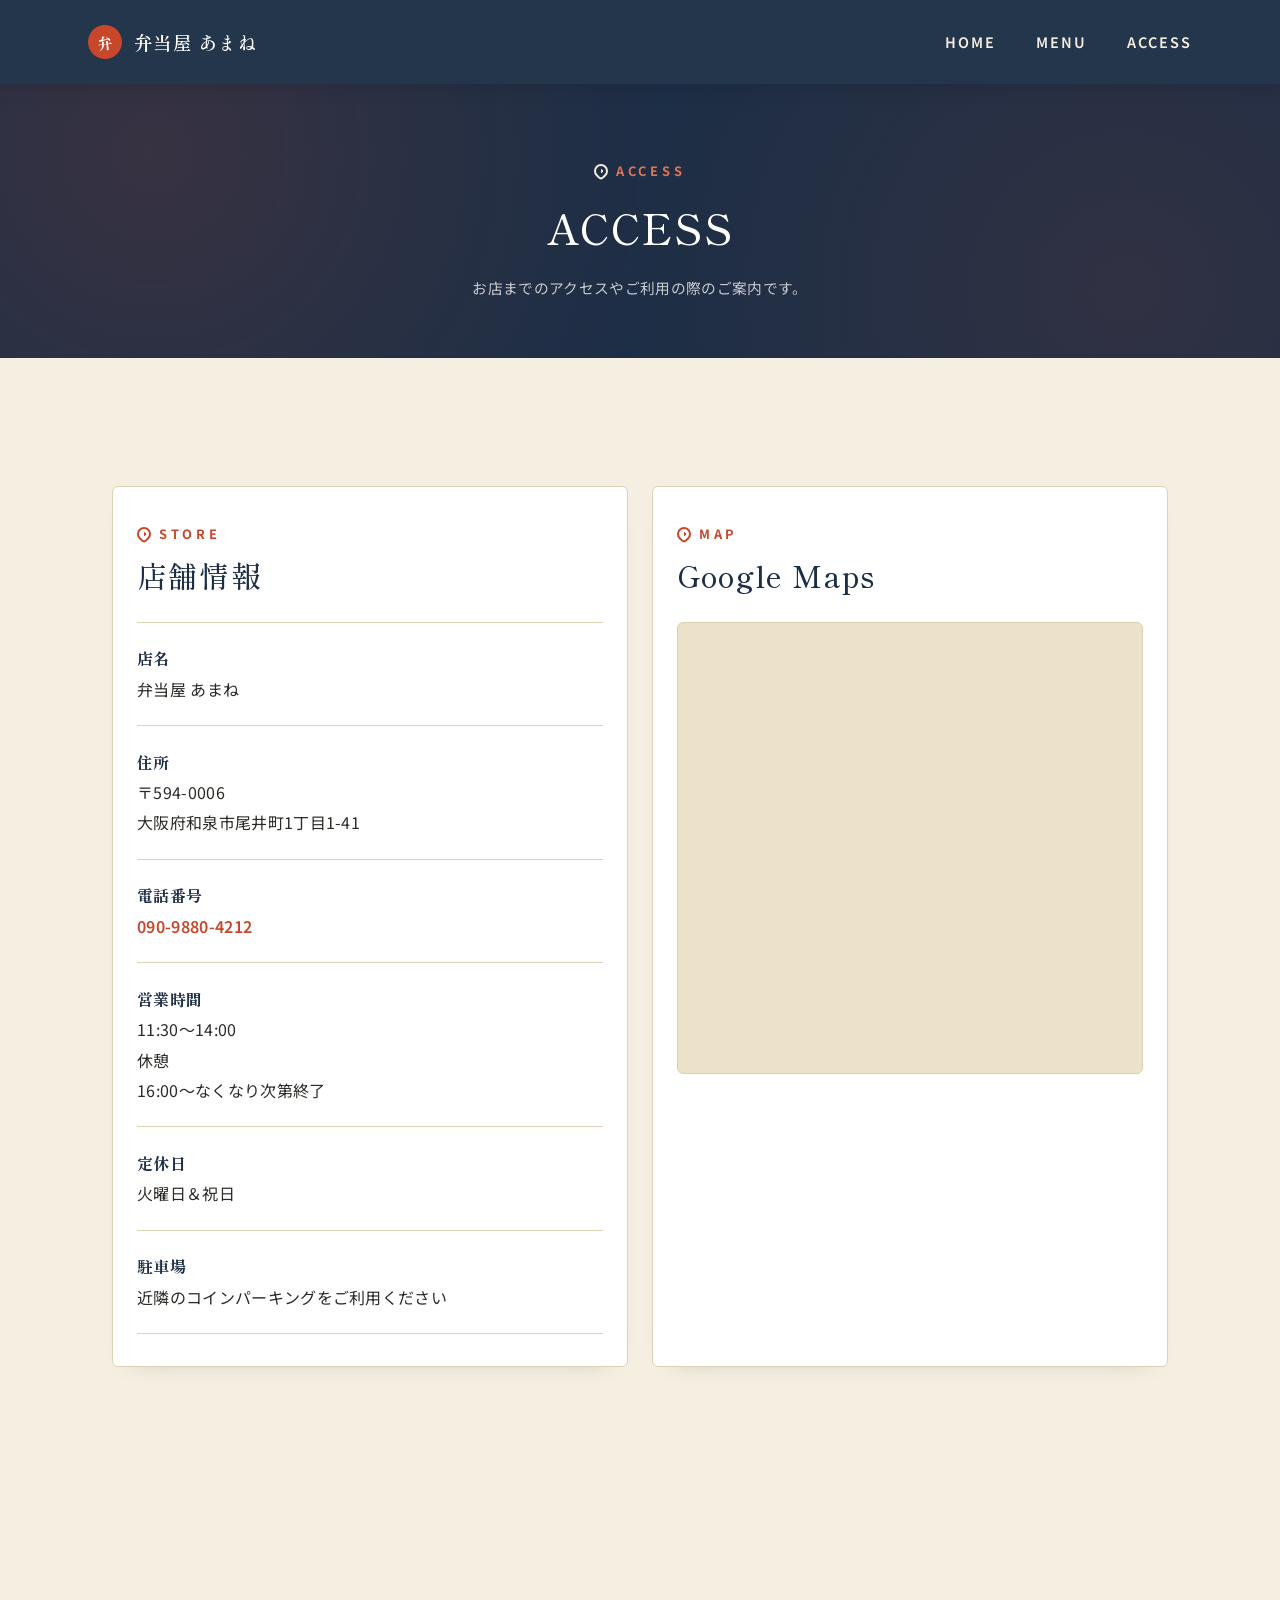
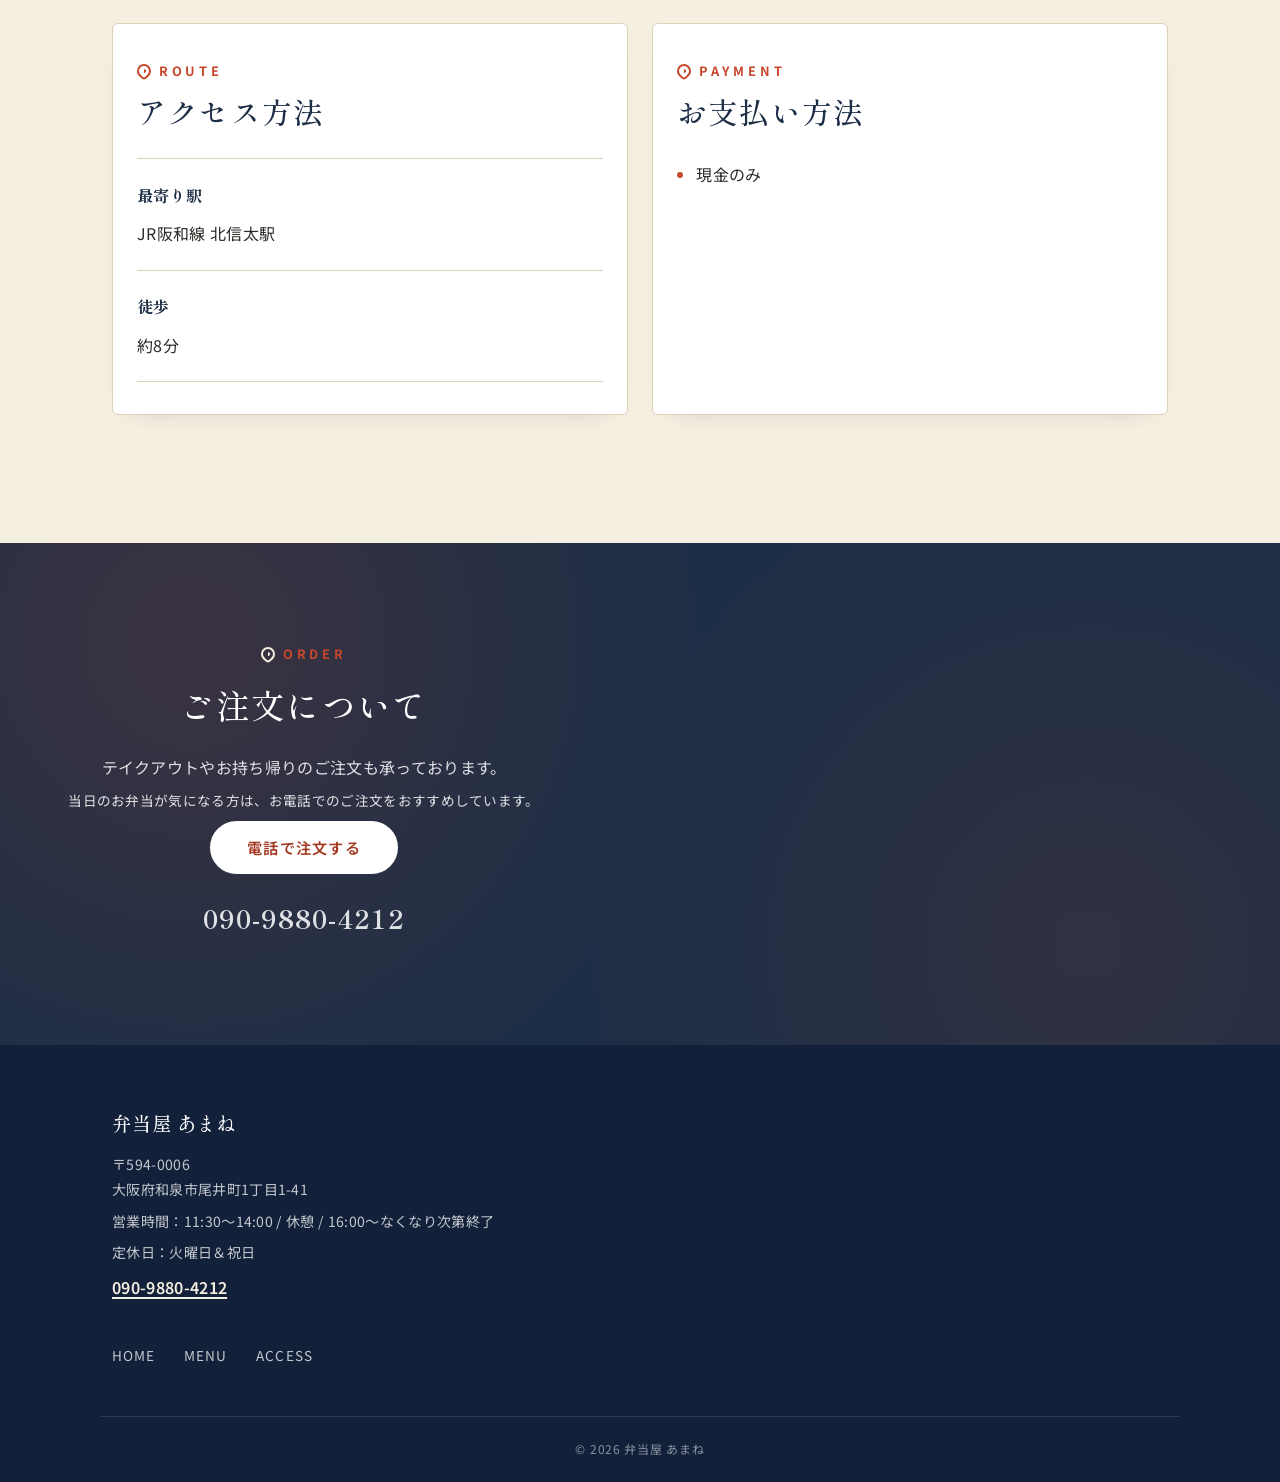
==== access.html @ 371b0901 "add access等の追加" ====
<!DOCTYPE html>
<html lang="ja">
<head>
    <meta charset="UTF-8">
    <meta name="viewport" content="width=device-width, initial-scale=1.0">

    <title>ACCESS | 弁当屋 あまね</title>
    <meta name="description" content="弁当屋 あまねのアクセス情報、店舗情報、営業時間、地図、ご注文方法をご案内します。">

    <!-- Google Fonts -->
    <link rel="preconnect" href="https://fonts.googleapis.com">
    <link rel="preconnect" href="https://fonts.gstatic.com" crossorigin>
    <link href="https://fonts.googleapis.com/css2?family=Shippori+Mincho:wght@500;600;700;800&family=Noto+Sans+JP:wght@400;500;600;700&display=swap" rel="stylesheet">

    <!-- Bootstrap 5 -->
    <link href="https://cdn.jsdelivr.net/npm/bootstrap@5.3.3/dist/css/bootstrap.min.css" rel="stylesheet">

    <!-- Custom CSS -->
    <link rel="stylesheet" href="css/style.css">
</head>

<body>

    <header class="header">
        <div class="header-inner container-fluid">

            <a href="index.html" class="logo-area">
                <span class="shop-mark">弁</span>
                <span class="shop-name">弁当屋 あまね</span>
            </a>

            <nav class="pc-nav">
                <a href="index.html">HOME</a>
                <a href="menu.html">MENU</a>
                <a href="access.html">ACCESS</a>
            </nav>

            <button class="hamburger"
                    id="hamburger"
                    type="button"
                    data-bs-toggle="collapse"
                    data-bs-target="#mobileNav"
                    aria-controls="mobileNav"
                    aria-label="メニューを開く"
                    aria-expanded="false">
                <span></span>
                <span></span>
                <span></span>
            </button>

        </div>

        <nav class="mobile-nav collapse" id="mobileNav">
            <a href="index.html">HOME</a>
            <a href="menu.html">MENU</a>
            <a href="access.html">ACCESS</a>
        </nav>
    </header>

    <main>

        <section class="page-title">
            <span class="section-heading-en"><span class="knot-mark knot-mark-light" aria-hidden="true"></span>ACCESS</span>
            <h1>ACCESS</h1>
            <p>お店までのアクセスやご利用の際のご案内です。</p>
        </section>

        <section class="section access-section">
            <div class="container">
                <div class="row g-4 align-items-stretch">

                    <div class="col-lg-6">
                        <div class="info-card">
                            <div class="info-card-header">
                                <span class="section-heading-en"><span class="knot-mark" aria-hidden="true"></span>STORE</span>
                                <h2>店舗情報</h2>
                            </div>

                            <dl class="store-info">
                                <div class="store-info-row">
                                    <dt>店名</dt>
                                    <dd>弁当屋 あまね</dd>
                                </div>
                                <div class="store-info-row">
                                    <dt>住所</dt>
                                    <dd>〒594-0006<br>大阪府和泉市尾井町1丁目1-41</dd>
                                </div>
                                <div class="store-info-row">
                                    <dt>電話番号</dt>
                                    <dd><a href="tel:09098804212">090-9880-4212</a></dd>
                                </div>
                                <div class="store-info-row">
                                    <dt>営業時間</dt>
                                    <dd>11:30〜14:00<br>休憩<br>16:00〜なくなり次第終了</dd>
                                </div>
                                <div class="store-info-row">
                                    <dt>定休日</dt>
                                    <dd>火曜日＆祝日</dd>
                                </div>
                                <div class="store-info-row">
                                    <dt>駐車場</dt>
                                    <dd>近隣のコインパーキングをご利用ください</dd>
                                </div>
                            </dl>
                        </div>
                    </div>

                    <div class="col-lg-6">
                        <div class="info-card">
                            <div class="info-card-header">
                                <span class="section-heading-en"><span class="knot-mark" aria-hidden="true"></span>MAP</span>
                                <h2>Google Maps</h2>
                            </div>

                            <div class="map-box">
                                <iframe src="https://www.google.com/maps/embed?pb=!1m18!1m12!1m3!1d3287.882796057145!2d135.4391997!3d34.505855499999996!2m3!1f0!2f0!3f0!3m2!1i1024!2i768!4f13.1!3m3!1m2!1s0x6000c52512eab8f7%3A0x52f4a620edfedabb!2z44CSNTk0LTAwMDYg5aSn6Ziq5bqc5ZKM5rOJ5biC5bC-5LqV55S677yR5LiB55uu77yR4oiS77yU77yR!5e0!3m2!1sja!2sjp!4v1788005976210!5m2!1sja!2sjp" width="600" height="450" style="border:0;" allowfullscreen="" loading="lazy" referrerpolicy="strict-origin-when-cross-origin"></iframe>
                            </div>
                        </div>
                    </div>

                </div>
            </div>
        </section>

        <section class="section access-detail-section">
            <div class="container">
                <div class="row g-4">

                    <div class="col-lg-6">
                        <div class="info-card">
                            <div class="info-card-header">
                                <span class="section-heading-en"><span class="knot-mark" aria-hidden="true"></span>ROUTE</span>
                                <h2>アクセス方法</h2>
                            </div>

                            <dl class="detail-list">
                                <div class="detail-row">
                                    <dt>最寄り駅</dt>
                                    <dd>JR阪和線 北信太駅</dd>
                                </div>
                                <div class="detail-row">
                                    <dt>徒歩</dt>
                                    <dd>約8分</dd>
                                </div>
                            </dl>
                        </div>
                    </div>

                    <div class="col-lg-6">
                        <div class="info-card">
                            <div class="info-card-header">
                                <span class="section-heading-en"><span class="knot-mark" aria-hidden="true"></span>PAYMENT</span>
                                <h2>お支払い方法</h2>
                            </div>

                            <ul class="simple-list">
                                <li>現金のみ</li>
                            </ul>
                        </div>
                    </div>

                </div>
            </div>
        </section>

        <section class="order-section">
            <div class="order-inner">
                <span class="section-heading-en"><span class="knot-mark knot-mark-light" aria-hidden="true"></span>ORDER</span>
                <h2>ご注文について</h2>
                <p>テイクアウトやお持ち帰りのご注文も承っております。</p>
                <p class="order-note">当日のお弁当が気になる方は、お電話でのご注文をおすすめしています。</p>
                <a href="tel:09098804212" class="btn btn-white">電話で注文する</a>
                <p class="order-tel">090-9880-4212</p>
            </div>
        </section>

    </main>

    <footer class="footer">
        <div class="container footer-inner">
            <div class="footer-shop">
                <h2>弁当屋 あまね</h2>
                <p>〒594-0006<br>大阪府和泉市尾井町1丁目1-41</p>
                <p>営業時間：11:30〜14:00 / 休憩 / 16:00〜なくなり次第終了</p>
                <p>定休日：火曜日＆祝日</p>
                <a href="tel:09098804212">090-9880-4212</a>
            </div>

            <nav class="footer-nav" aria-label="フッターナビゲーション">
                <a href="index.html">HOME</a>
                <a href="menu.html">MENU</a>
                <a href="access.html">ACCESS</a>
            </nav>
        </div>

        <div class="copyright">© 2026 弁当屋 あまね</div>
    </footer>

    <script src="https://cdn.jsdelivr.net/npm/bootstrap@5.3.3/dist/js/bootstrap.bundle.min.js"></script>
    <script src="js/main.js"></script>
</body>
</html>
---- css/style.css ----
/* ==========================================================================
   お弁当屋 ○○ | style.css
   Bootstrap 5 をベースに、和のテイストを重ねたカスタムスタイル
   ========================================================================== */


/* =========================
   全体設定
========================== */

:root {

    /* ---- カラー ---- */
    /* ネイビー（藍色） */
    --color-navy: #1c2e46;
    --color-navy-dark: #12203a;
    --color-navy-light: #33465f;

    /* 白 */
    --color-white: #ffffff;

    /* 生成り */
    --color-cream: #f5efe1;
    --color-cream-dark: #ece2ca;

    /* アクセントカラー（柿色） */
    --color-accent: #c8472a;
    --color-accent-dark: #a1381f;
    --color-accent-light: #e07454;

    /* 文字色 */
    --color-text: #2b2a26;
    --color-text-light: #6f6a5c;
    --color-border: #ddd2b8;

    /* フォント */
    --font-display: "Shippori Mincho", "游明朝", "Yu Mincho", serif;
    --font-body: "Noto Sans JP", "Hiragino Sans", sans-serif;

    /* レイアウト */
    --header-height: 76px;
    --radius-soft: 6px;
}

* {
    box-sizing: border-box;
}

html {
    scroll-behavior: smooth;
    scroll-padding-top: var(--header-height);
}

body {
    font-family: var(--font-body);
    background-color: var(--color-cream);
    color: var(--color-text);
    line-height: 1.9;
    letter-spacing: 0.02em;
    -webkit-font-smoothing: antialiased;
    padding-top: var(--header-height);
}

h1, h2, h3 {
    font-family: var(--font-display);
    color: var(--color-navy);
    letter-spacing: 0.04em;
    line-height: 1.5;
    margin: 0;
}

a {
    text-decoration: none;
    color: inherit;
}

img {
    max-width: 100%;
    display: block;
}

.container {
    max-width: 1080px;
}


/* =========================
   ボタン
========================== */

.btn {
    display: inline-flex;
    align-items: center;
    justify-content: center;
    gap: 0.5em;
    padding: 0.95em 2.4em;
    border-radius: 999px;
    font-family: var(--font-body);
    font-weight: 600;
    font-size: 0.95rem;
    letter-spacing: 0.08em;
    border: 1px solid transparent;
    transition: transform 0.25s ease, box-shadow 0.25s ease, background-color 0.25s ease, color 0.25s ease;
}

.btn:hover {
    transform: translateY(-2px);
}

.btn-primary {
    background-color: var(--color-accent);
    color: var(--color-white);
    box-shadow: 0 10px 24px -10px rgba(200, 71, 42, 0.65);
}

.btn-primary:hover,
.btn-primary:focus {
    background-color: var(--color-accent-dark);
    color: var(--color-white);
}

.btn-secondary {
    background-color: transparent;
    color: var(--color-navy);
    border-color: var(--color-navy);
}

.btn-secondary:hover,
.btn-secondary:focus {
    background-color: var(--color-navy);
    color: var(--color-white);
}

.btn-white {
    background-color: var(--color-white);
    color: var(--color-accent-dark);
}

.btn-white:hover,
.btn-white:focus {
    background-color: var(--color-cream);
    color: var(--color-accent-dark);
}

.section-button {
    text-align: center;
    margin-top: 3rem;
}


/* =========================
   共通パーツ：見出し・結び目マーク
========================== */

.section {
    padding: 6rem 0;
}

.section-heading {
    text-align: center;
    margin-bottom: 3.5rem;
}

.section-heading-en {
    display: inline-flex;
    align-items: center;
    gap: 0.6em;
    font-family: var(--font-body);
    font-size: 0.8rem;
    font-weight: 700;
    letter-spacing: 0.3em;
    color: var(--color-accent);
}

.section-heading h2 {
    margin-top: 0.6rem;
    font-size: clamp(1.7rem, 1.4rem + 1.2vw, 2.4rem);
}

.section-heading > p {
    margin: 0.9rem 0 0;
    color: var(--color-text-light);
    font-size: 0.95rem;
}

/* 「結び目」モチーフ：風呂敷の結びをイメージした小さなアイコン */
.knot-mark {
    position: relative;
    width: 14px;
    height: 14px;
    flex-shrink: 0;
    border: 2px solid currentColor;
    border-radius: 50% 50% 50% 4px;
    transform: rotate(-45deg);
}

.knot-mark::after {
    content: "";
    position: absolute;
    inset: 3px;
    border: 2px solid currentColor;
    border-radius: 50%;
    border-top-color: transparent;
    border-left-color: transparent;
}

.knot-mark-light {
    color: var(--color-cream);
}


/* =========================
   ヘッダー
========================== */

.header {
    position: fixed;
    top: 0;
    left: 0;
    right: 0;
    z-index: 1030;
    height: var(--header-height);
    background-color: rgba(28, 46, 70, 0.96);
    backdrop-filter: blur(6px);
    box-shadow: 0 2px 20px rgba(0, 0, 0, 0.12);
}

.header-inner {
    height: var(--header-height);
    max-width: 1200px;
    margin: 0 auto;
    display: flex;
    align-items: center;
    justify-content: space-between;
    padding-left: 1.5rem;
    padding-right: 1.5rem;
}

.logo-area {
    display: flex;
    align-items: center;
    gap: 0.75rem;
    color: var(--color-white);
}

.shop-mark {
    display: inline-flex;
    align-items: center;
    justify-content: center;
    width: 34px;
    height: 34px;
    border-radius: 50%;
    background-color: var(--color-accent);
    color: var(--color-white);
    font-family: var(--font-display);
    font-weight: 700;
    font-size: 0.95rem;
    transform: rotate(-6deg);
}

.shop-name {
    font-family: var(--font-display);
    font-size: 1.15rem;
    font-weight: 600;
    letter-spacing: 0.08em;
}


/* =========================
   ナビゲーション（PC）
========================== */

.pc-nav {
    display: none;
    align-items: center;
    gap: 2.5rem;
}

.pc-nav a {
    position: relative;
    color: var(--color-cream);
    font-size: 0.9rem;
    font-weight: 600;
    letter-spacing: 0.14em;
    padding: 0.4rem 0;
}

.pc-nav a::after {
    content: "";
    position: absolute;
    left: 0;
    right: 0;
    bottom: 0;
    height: 2px;
    background-color: var(--color-accent);
    transform: scaleX(0);
    transform-origin: right;
    transition: transform 0.3s ease;
}

.pc-nav a:hover::after {
    transform: scaleX(1);
    transform-origin: left;
}


/* =========================
   ハンバーガーメニュー
========================== */

.hamburger {
    position: relative;
    width: 32px;
    height: 24px;
    border: none;
    background: transparent;
    padding: 0;
    cursor: pointer;
}

.hamburger span {
    position: absolute;
    left: 0;
    width: 100%;
    height: 2px;
    background-color: var(--color-white);
    border-radius: 2px;
    transition: transform 0.3s ease, opacity 0.3s ease, top 0.3s ease;
}

.hamburger span:nth-child(1) { top: 0; }
.hamburger span:nth-child(2) { top: 11px; }
.hamburger span:nth-child(3) { top: 22px; }

.hamburger[aria-expanded="true"] span:nth-child(1) {
    top: 11px;
    transform: rotate(45deg);
}

.hamburger[aria-expanded="true"] span:nth-child(2) {
    opacity: 0;
}

.hamburger[aria-expanded="true"] span:nth-child(3) {
    top: 11px;
    transform: rotate(-45deg);
}

.mobile-nav {
    background-color: var(--color-navy-dark);
    padding: 0.5rem 1.5rem 1.5rem;
    display: flex;
    flex-direction: column;
}

.mobile-nav a {
    color: var(--color-cream);
    padding: 0.9rem 0;
    border-bottom: 1px solid rgba(255, 255, 255, 0.1);
    font-size: 0.95rem;
    letter-spacing: 0.1em;
}

.mobile-nav a:last-child {
    border-bottom: none;
}


/* =========================
   メインビジュアル
========================== */

.hero {
    background-color: var(--color-navy);
    overflow: hidden;
}

.hero-grid {
    max-width: 1200px;
    margin: 0 auto;
    display: grid;
    grid-template-columns: 1fr;
}

.hero-image {
    position: relative;
    aspect-ratio: 4 / 3;
}

.hero-image .image-placeholder {
    height: 100%;
    background-color: var(--color-navy-light);
    color: rgba(255, 255, 255, 0.6);
}

/* 縦書きの装飾テキスト（メインビジュアルのアクセント） */
.hero-vertical-text {
    display: none;
    position: absolute;
    top: 2rem;
    left: 1.5rem;
    writing-mode: vertical-rl;
    font-family: var(--font-display);
    font-size: 0.95rem;
    letter-spacing: 0.5em;
    color: var(--color-white);
    text-shadow: 0 2px 10px rgba(0, 0, 0, 0.5);
    margin: 0;
}

.hero-content {
    padding: 3.5rem 1.5rem 4rem;
    color: var(--color-white);
}

.hero-subtitle {
    display: inline-flex;
    align-items: center;
    gap: 0.6em;
    color: var(--color-accent-light);
    font-size: 0.85rem;
    font-weight: 600;
    letter-spacing: 0.1em;
    margin-bottom: 0.75rem;
}

.hero-content h1 {
    color: var(--color-white);
    font-size: clamp(2.1rem, 1.7rem + 2vw, 3.2rem);
    margin-bottom: 1.3rem;
}

.hero-text {
    color: rgba(255, 255, 255, 0.85);
    margin-bottom: 2.2rem;
    font-size: 0.98rem;
}


/* =========================
   お知らせ
========================== */

.news-section {
    padding-top: 5rem;
    padding-bottom: 5rem;
}

.news-list {
    max-width: 720px;
    margin: 0 auto;
    background-color: var(--color-white);
    border: 1px solid var(--color-border);
    border-radius: var(--radius-soft);
    overflow: hidden;
}

.news-item {
    display: flex;
    flex-direction: column;
    gap: 0.3rem;
    padding: 1.3rem 1.6rem;
    border-bottom: 1px solid var(--color-border);
}

.news-item:last-child {
    border-bottom: none;
}

.news-item time {
    font-family: var(--font-display);
    font-size: 0.85rem;
    color: var(--color-accent);
    font-weight: 600;
    letter-spacing: 0.05em;
}

.news-item p {
    margin: 0;
    color: var(--color-text);
    font-size: 0.95rem;
}


/* =========================
   商品カード
========================== */

.recommend-section {
    background-color: var(--color-white);
}

.product-card {
    height: 100%;
    background-color: var(--color-white);
    border: 1px solid var(--color-border);
    border-radius: var(--radius-soft);
    overflow: hidden;
    transition: transform 0.3s ease, box-shadow 0.3s ease;
}

.product-card:hover {
    transform: translateY(-6px);
    box-shadow: 0 20px 30px -18px rgba(28, 46, 70, 0.35);
}

.product-image-button {
    display: block;
    width: 100%;
    padding: 0;
    border: none;
    background: transparent;
    cursor: pointer;
}

.product-image {
    aspect-ratio: 4 / 3;
}

.product-image .image-placeholder {
    height: 100%;
    background-color: var(--color-cream-dark);
    color: var(--color-text-light);
}

.product-info {
    position: relative;
    padding: 1.6rem 1.4rem 1.8rem;
}

/* 「はんこ」風のおすすめタグ */
.product-badge {
    position: absolute;
    top: -22px;
    right: 1.4rem;
    display: inline-flex;
    align-items: center;
    justify-content: center;
    width: 54px;
    height: 54px;
    border-radius: 50%;
    background-color: var(--color-accent);
    color: var(--color-white);
    font-size: 0.72rem;
    font-weight: 700;
    letter-spacing: 0.1em;
    border: 2px solid var(--color-white);
    box-shadow: 0 6px 14px -6px rgba(200, 71, 42, 0.6);
    transform: rotate(-8deg);
}

.product-info h3 {
    font-size: 1.15rem;
    margin-bottom: 0.6rem;
}

.product-description {
    color: var(--color-text-light);
    font-size: 0.88rem;
    line-height: 1.75;
    margin-bottom: 1.1rem;
    min-height: 3em;
}

.product-price {
    margin: 0;
    padding-top: 0.9rem;
    border-top: 1px dashed var(--color-border);
    font-family: var(--font-display);
    font-size: 1.3rem;
    font-weight: 700;
    color: var(--color-navy);
}

.product-price span {
    font-family: var(--font-body);
    font-size: 0.75rem;
    font-weight: 500;
    color: var(--color-text-light);
    margin-left: 0.3em;
}


/* =========================
   ページタイトル
   （menu.html / access.html など下層ページの見出し用）
========================== */

.page-title {
    background-color: var(--color-navy);
    background-image:
        radial-gradient(circle at 12% 25%, rgba(200, 71, 42, 0.16), transparent 45%),
        radial-gradient(circle at 88% 75%, rgba(200, 71, 42, 0.12), transparent 45%);
    color: var(--color-white);
    text-align: center;
    padding: 4.5rem 1.5rem 3.5rem;
}

.page-title .section-heading-en {
    justify-content: center;
    color: var(--color-accent-light);
}

.page-title h1 {
    color: var(--color-white);
    margin-top: 0.6rem;
    font-size: clamp(1.9rem, 1.5rem + 1.6vw, 2.6rem);
}

.page-title p {
    margin: 1rem 0 0;
    color: rgba(255, 255, 255, 0.75);
    font-size: 0.92rem;
}


/* =========================
   メニュータブ
   （menu.html でカテゴリーへのスクロール誘導に使用）
========================== */

.menu-tabs-wrap {
    position: sticky;
    top: var(--header-height);
    z-index: 10;
    background-color: rgba(245, 239, 225, 0.94);
    backdrop-filter: blur(6px);
    border-bottom: 1px solid var(--color-border);
}

.menu-tabs {
    display: flex;
    justify-content: center;
    gap: 0.6rem;
    padding: 1.1rem 1rem;
    max-width: 1080px;
    margin: 0 auto;
    overflow-x: auto;
}

.menu-tab {
    display: inline-flex;
    align-items: center;
    white-space: nowrap;
    padding: 0.6em 1.6em;
    border-radius: 999px;
    border: 1px solid var(--color-border);
    background-color: var(--color-white);
    color: var(--color-text-light);
    font-size: 0.85rem;
    font-weight: 600;
    letter-spacing: 0.05em;
    cursor: pointer;
    transition: background-color 0.25s ease, color 0.25s ease, border-color 0.25s ease;
}

.menu-tab.is-active,
.menu-tab:hover {
    background-color: var(--color-navy);
    border-color: var(--color-navy);
    color: var(--color-white);
}


/* =========================
   カテゴリー別セクション（menu.html）
========================== */

.menu-category-section {
    scroll-margin-top: calc(var(--header-height) + 70px);
    padding: 4.5rem 0;
    border-bottom: 1px solid var(--color-border);
}

.menu-category-section:last-of-type {
    border-bottom: none;
}

.menu-category-heading {
    display: flex;
    align-items: baseline;
    gap: 1rem;
    margin-bottom: 2.5rem;
}

.menu-category-heading h2 {
    font-size: clamp(1.4rem, 1.2rem + 0.8vw, 1.8rem);
}

.menu-category-heading .menu-category-count {
    font-family: var(--font-body);
    font-size: 0.8rem;
    color: var(--color-text-light);
    letter-spacing: 0.05em;
}


/* =========================
   画像モーダル
========================== */

.modal-content {
    border: none;
    border-radius: var(--radius-soft);
    overflow: hidden;
    background-color: var(--color-white);
}

.modal-content img {
    width: 100%;
    aspect-ratio: 4 / 3;
    object-fit: cover;
    background-color: var(--color-cream-dark);
}

.modal-close {
    position: absolute;
    top: 0.9rem;
    right: 0.9rem;
    z-index: 5;
    width: 36px;
    height: 36px;
    border-radius: 50%;
    border: none;
    background-color: rgba(28, 46, 70, 0.75);
    color: var(--color-white);
    font-size: 1.3rem;
    line-height: 1;
    cursor: pointer;
}

.modal-info {
    padding: 1.8rem 1.8rem 2.1rem;
}

.modal-info h2 {
    font-size: 1.3rem;
    margin-bottom: 0.5rem;
}

.modal-price {
    color: var(--color-accent);
    font-weight: 700;
    margin-bottom: 0.9rem;
}

.modal-description {
    color: var(--color-text-light);
    font-size: 0.92rem;
    margin: 0;
}


/* =========================
   店舗情報
========================== */

.store-section {
    background-color: var(--color-white);
}

.store-info {
    max-width: 720px;
    margin: 0 auto;
    border-top: 1px solid var(--color-border);
}

.store-info-row {
    padding: 1.3rem 0;
    border-bottom: 1px solid var(--color-border);
}

.store-info-row dt {
    font-family: var(--font-display);
    font-weight: 700;
    color: var(--color-navy);
}

.store-info-row dd {
    margin: 0;
    color: var(--color-text);
}

.store-info-row a {
    color: var(--color-accent);
    font-weight: 600;
}

.access-section,
.access-detail-section {
    background-color: var(--color-cream);
}

.info-card {
    height: 100%;
    background-color: var(--color-white);
    border: 1px solid var(--color-border);
    border-radius: var(--radius-soft);
    padding: 2rem 1.5rem;
    box-shadow: 0 10px 25px -22px rgba(28, 46, 70, 0.4);
}

.info-card-header {
    margin-bottom: 1.5rem;
}

.info-card-header .section-heading-en {
    justify-content: flex-start;
    margin-bottom: 0.4rem;
}

.info-card-header h2 {
    font-size: clamp(1.5rem, 1.3rem + 0.7vw, 2rem);
}

.map-box {
    overflow: hidden;
    border-radius: var(--radius-soft);
    border: 1px solid var(--color-border);
    background-color: var(--color-cream-dark);
}

.map-box iframe {
    width: 100%;
    min-height: 320px;
    border: 0;
    display: block;
}

.detail-list {
    margin: 0;
    border-top: 1px solid var(--color-border);
}

.detail-row {
    display: grid;
    grid-template-columns: 1fr;
    gap: 0.5rem;
    padding: 1.3rem 0;
    border-bottom: 1px solid var(--color-border);
}

.detail-row dt {
    font-family: var(--font-display);
    font-weight: 700;
    color: var(--color-navy);
}

.detail-row dd {
    margin: 0;
    color: var(--color-text);
}

.simple-list {
    margin: 0;
    padding-left: 1.2rem;
    color: var(--color-text);
    line-height: 2;
}

.simple-list li::marker {
    color: var(--color-accent);
}


/* =========================
   ORDER
========================== */

.order-section {
    background-color: var(--color-navy);
    background-image:
        radial-gradient(circle at 15% 20%, rgba(200, 71, 42, 0.18), transparent 45%),
        radial-gradient(circle at 85% 80%, rgba(200, 71, 42, 0.12), transparent 45%);
    color: var(--color-white);
    text-align: center;
    padding: 6rem 1.5rem;
}

.order-inner {
    max-width: 560px;
}

.order-inner h2 {
    color: var(--color-white);
    margin: 0.7rem 0 1.3rem;
    font-size: clamp(1.6rem, 1.3rem + 1vw, 2.1rem);
}

.order-inner > p {
    color: rgba(255, 255, 255, 0.85);
    margin: 0 0 0.4rem;
}

.order-note {
    font-size: 0.85rem;
    color: rgba(255, 255, 255, 0.6);
    margin-bottom: 2.2rem;
}

.order-inner .btn-white {
    margin-bottom: 1.2rem;
}

.order-tel {
    font-family: var(--font-display);
    font-size: 1.6rem;
    font-weight: 700;
    letter-spacing: 0.05em;
    margin: 0;
}


/* =========================
   Instagram
========================== */

.instagram-section {
    text-align: center;
}


/* =========================
   フッター
========================== */

.footer {
    background-color: var(--color-navy-dark);
    color: rgba(255, 255, 255, 0.75);
    padding: 4rem 0 0;
}

.footer-inner {
    display: flex;
    flex-direction: column;
    gap: 2.5rem;
    padding-bottom: 3rem;
    border-bottom: 1px solid rgba(255, 255, 255, 0.12);
}

.footer-shop h2 {
    color: var(--color-white);
    font-size: 1.2rem;
    margin-bottom: 0.9rem;
}

.footer-shop p {
    margin: 0 0 0.4rem;
    font-size: 0.88rem;
    line-height: 1.8;
}

.footer-nav {
    display: flex;
    gap: 1.8rem;
}

.footer-nav a {
    font-size: 0.85rem;
    letter-spacing: 0.08em;
}

.footer-nav a:hover {
    color: var(--color-accent-light);
}

.copyright {
    text-align: center;
    padding: 1.3rem 0;
    font-size: 0.75rem;
    letter-spacing: 0.06em;
    color: rgba(255, 255, 255, 0.5);
}

.footer-shop a {
    display: inline-block;
    color: var(--color-cream);
    font-weight: 600;
    text-decoration: underline;
    text-underline-offset: 0.2em;
    text-decoration-thickness: 1.5px;
    transition: color 0.2s ease, opacity 0.2s ease;
}

.footer-shop a:hover,
.footer-shop a:focus-visible {
    color: var(--color-white);
    opacity: 1;
}


/* =========================
   スマホ用レスポンシブ
========================== */

@media (min-width: 768px) {

    .section {
        padding: 8rem 0;
    }

    .hero-vertical-text {
        display: block;
    }
}

@media (min-width: 992px) {

    :root {
        --header-height: 84px;
    }

    .header-inner {
        padding-left: 3rem;
        padding-right: 3rem;
    }

    .pc-nav {
        display: flex;
    }

    .hamburger {
        display: none;
    }

    .hero-grid {
        grid-template-columns: 1.1fr 0.9fr;
        align-items: stretch;
    }

    .hero-image {
        aspect-ratio: auto;
        height: 100%;
        min-height: 560px;
    }

    .hero-content {
        display: flex;
        flex-direction: column;
        justify-content: center;
        padding: 3rem 4.5rem;
    }
}

@media (max-width: 991.98px) {

    .mobile-nav {
        position: fixed;
        top: var(--header-height);
        left: 0;
        right: 0;
        max-height: calc(100vh - var(--header-height));
        overflow-y: auto;
        z-index: 1020;
    }
}

@media (max-width: 767.98px) {
    .about-text {
        font-size: clamp(1.02rem, 0.95rem + 0.9vw, 1.12rem);
        line-height: 1.9;
        letter-spacing: 0.02em;
    }

    .about-text p {
        margin-bottom: 1.1rem;
    }
}

/* 電話番号目立つように */
@media (max-width: 767.98px) {
    .footer-shop a {
        font-size: 1rem;
        padding: 0.1rem 0;
    }
}
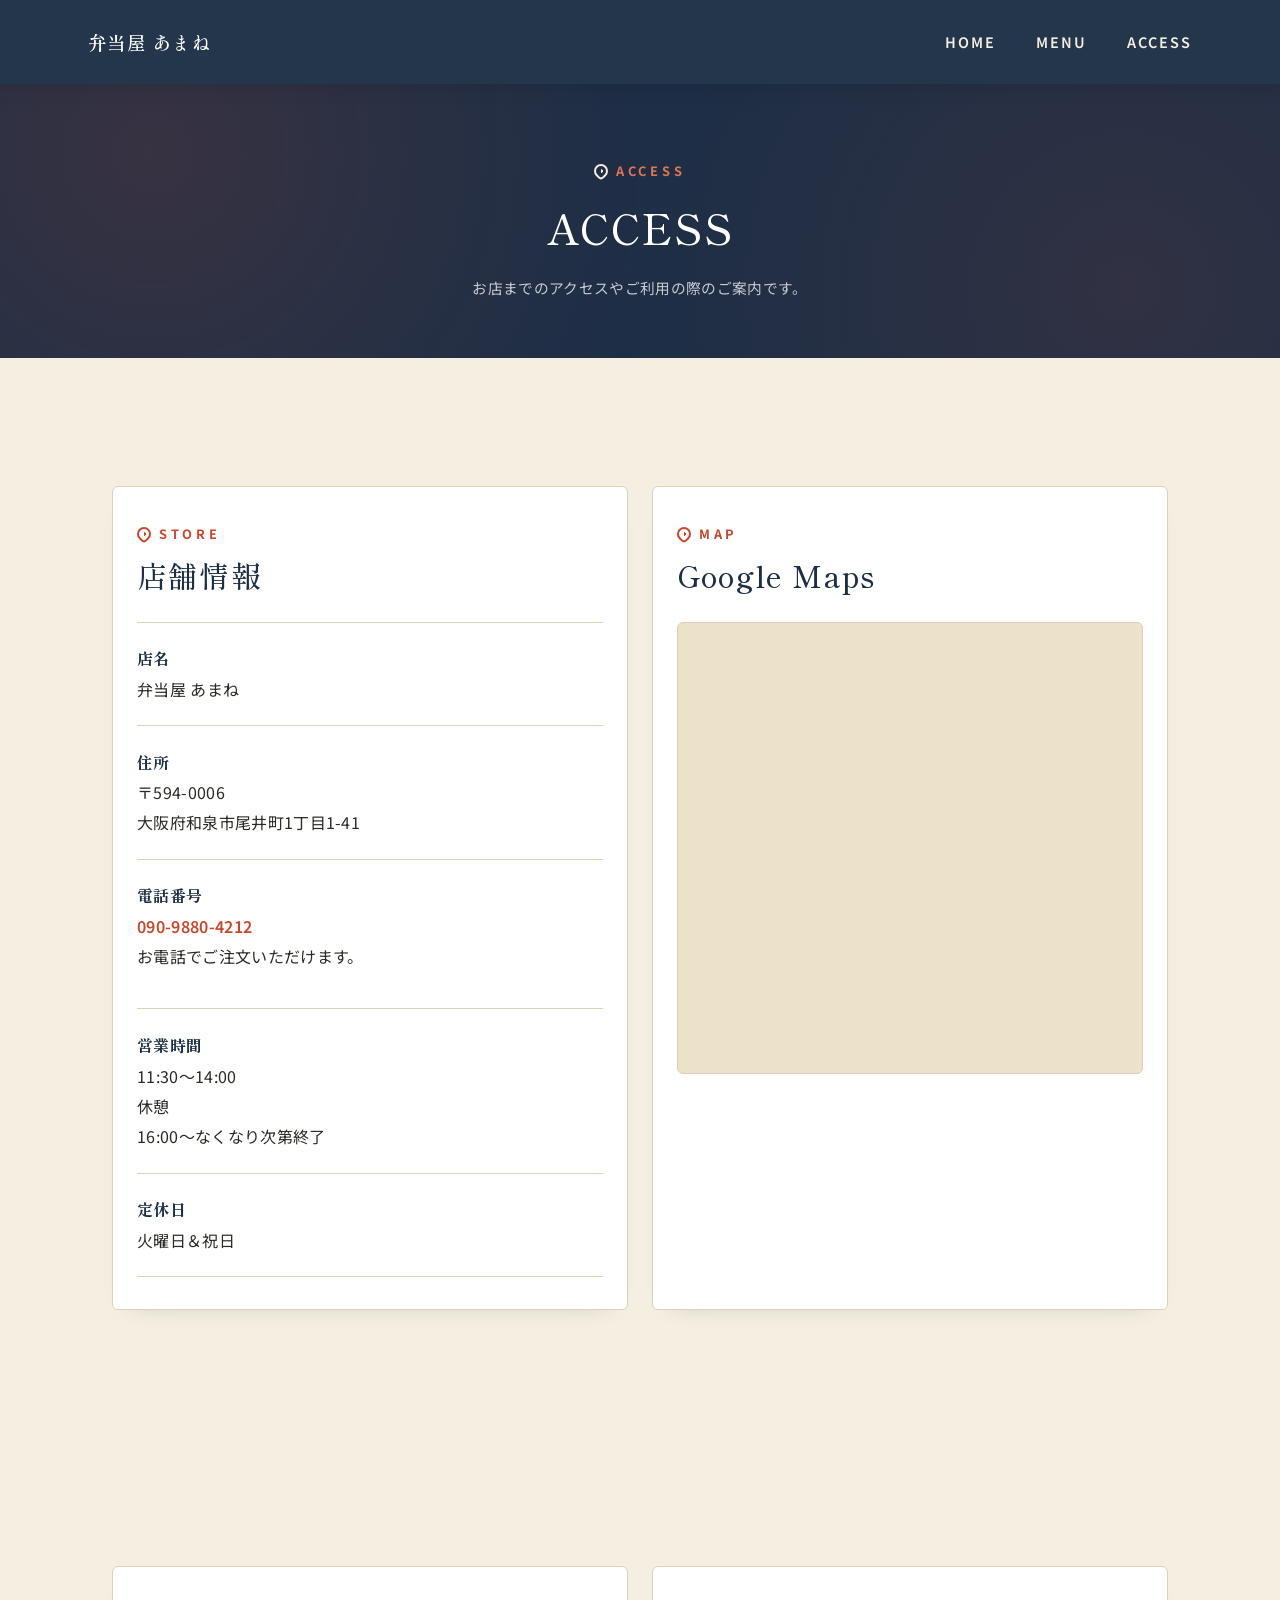
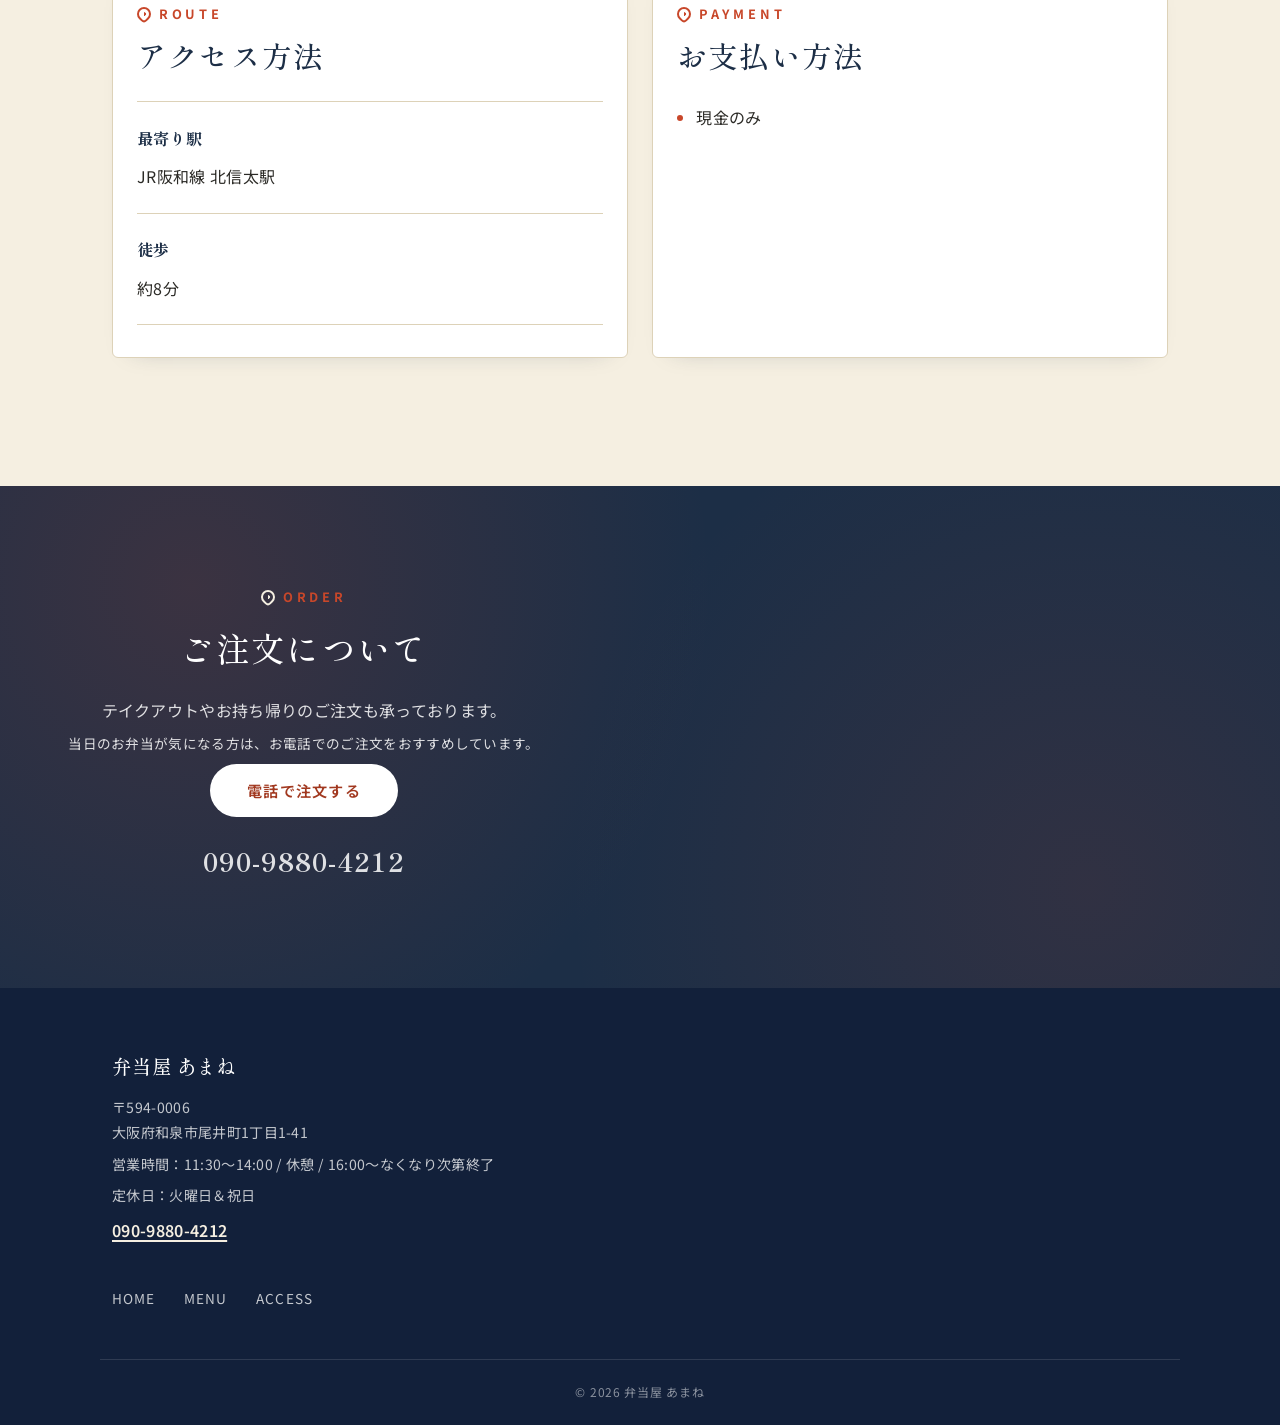
==== commit 7ce63f77: "add メニュー写真" ====
--- a/access.html
+++ b/access.html
@@ -25,7 +25,7 @@
         <div class="header-inner container-fluid">
 
             <a href="index.html" class="logo-area">
-                <span class="shop-mark">弁</span>
+                <!-- <span class="shop-mark">弁</span> -->
                 <span class="shop-name">弁当屋 あまね</span>
             </a>
 
@@ -88,6 +88,7 @@
                                 <div class="store-info-row">
                                     <dt>電話番号</dt>
                                     <dd><a href="tel:09098804212">090-9880-4212</a></dd>
+                                    <p>お電話でご注文いただけます。</p>
                                 </div>
                                 <div class="store-info-row">
                                     <dt>営業時間</dt>
@@ -96,10 +97,6 @@
                                 <div class="store-info-row">
                                     <dt>定休日</dt>
                                     <dd>火曜日＆祝日</dd>
-                                </div>
-                                <div class="store-info-row">
-                                    <dt>駐車場</dt>
-                                    <dd>近隣のコインパーキングをご利用ください</dd>
                                 </div>
                             </dl>
                         </div>
--- a/css/style.css
+++ b/css/style.css
@@ -384,20 +384,31 @@
 
 .hero-image {
     position: relative;
+    width: 100%;
     aspect-ratio: 4 / 3;
 }
 
 .hero-image .image-placeholder {
+    display: block;
+    width: 100%;
     height: 100%;
     background-color: var(--color-navy-light);
-    color: rgba(255, 255, 255, 0.6);
+    overflow: hidden;
+}
+
+.hero-image .image-placeholder img {
+    display: block;
+    width: 100%;
+    height: 100%;
+    object-fit: cover;
+    object-position: center;
 }
 
 /* 縦書きの装飾テキスト（メインビジュアルのアクセント） */
 .hero-vertical-text {
     display: none;
     position: absolute;
-    top: 2rem;
+    top: 14rem;
     left: 1.5rem;
     writing-mode: vertical-rl;
     font-family: var(--font-display);
@@ -514,13 +525,30 @@
 }
 
 .product-image {
+    position: relative;
     aspect-ratio: 4 / 3;
+    overflow: hidden;
+    background-color: var(--color-cream-dark);
+}
+
+.product-card-image {
+    display: block;
+    width: 100%;
+    height: 100%;
+    object-fit: cover;
+    object-position: center;
 }
 
 .product-image .image-placeholder {
+    display: flex;
+    align-items: center;
+    justify-content: center;
     height: 100%;
     background-color: var(--color-cream-dark);
     color: var(--color-text-light);
+    font-size: 0.9rem;
+    letter-spacing: 0.08em;
+    text-transform: uppercase;
 }
 
 .product-info {
@@ -532,7 +560,7 @@
 .product-badge {
     position: absolute;
     top: -22px;
-    right: 1.4rem;
+    right: 1.2rem;
     display: inline-flex;
     align-items: center;
     justify-content: center;
@@ -541,7 +569,7 @@
     border-radius: 50%;
     background-color: var(--color-accent);
     color: var(--color-white);
-    font-size: 0.72rem;
+    font-size: 0.70rem;
     font-weight: 700;
     letter-spacing: 0.1em;
     border: 2px solid var(--color-white);
@@ -919,6 +947,48 @@
     text-align: center;
 }
 
+.instagram-comingsoon {
+    display: flex;
+    align-items: center;
+    justify-content: center;
+    gap: 1.2rem;
+    margin: 0 auto 1.1rem;
+    max-width: 620px;
+}
+
+.instagram-line {
+    flex: 1;
+    height: 1px;
+    background-color: var(--color-border);
+}
+
+.instagram-title {
+    display: inline-block;
+    font-family: var(--font-display);
+    font-size: clamp(1.6rem, 1.2rem + 1.2vw, 2.4rem);
+    font-weight: 700;
+    letter-spacing: 0.12em;
+    color: var(--color-text-light);
+    white-space: nowrap;
+}
+
+.instagram-note {
+    margin: 0 0 1.8rem;
+    color: var(--color-text-light);
+    font-size: 0.95rem;
+}
+
+.disabled-link {
+    pointer-events: none;
+    cursor: not-allowed;
+    opacity: 0.6;
+}
+
+.disabled-link:disabled {
+    opacity: 0.6;
+    cursor: not-allowed;
+}
+
 
 /* =========================
    フッター
@@ -1056,6 +1126,32 @@
 }
 
 @media (max-width: 767.98px) {
+    .hero {
+        padding-top: 0;
+    }
+
+    .hero-content {
+        padding: 2.2rem 1.25rem 3rem;
+    }
+
+    .hero-subtitle {
+        font-size: 0.76rem;
+        letter-spacing: 0.08em;
+    }
+
+    .hero-content h1 {
+        font-size: clamp(2rem, 1.6rem + 2vw, 2.6rem);
+    }
+
+    .hero-text {
+        font-size: 0.94rem;
+        line-height: 1.8;
+    }
+
+    .hero-image {
+        aspect-ratio: 4 / 3;
+    }
+
     .about-text {
         font-size: clamp(1.02rem, 0.95rem + 0.9vw, 1.12rem);
         line-height: 1.9;
@@ -1064,6 +1160,10 @@
 
     .about-text p {
         margin-bottom: 1.1rem;
+    }
+
+    .about-text p br {
+        display: none;
     }
 }
 
@@ -1072,5 +1172,6 @@
     .footer-shop a {
         font-size: 1rem;
         padding: 0.1rem 0;
-    }
-}
+        text-decoration: underline;
+    }
+}
